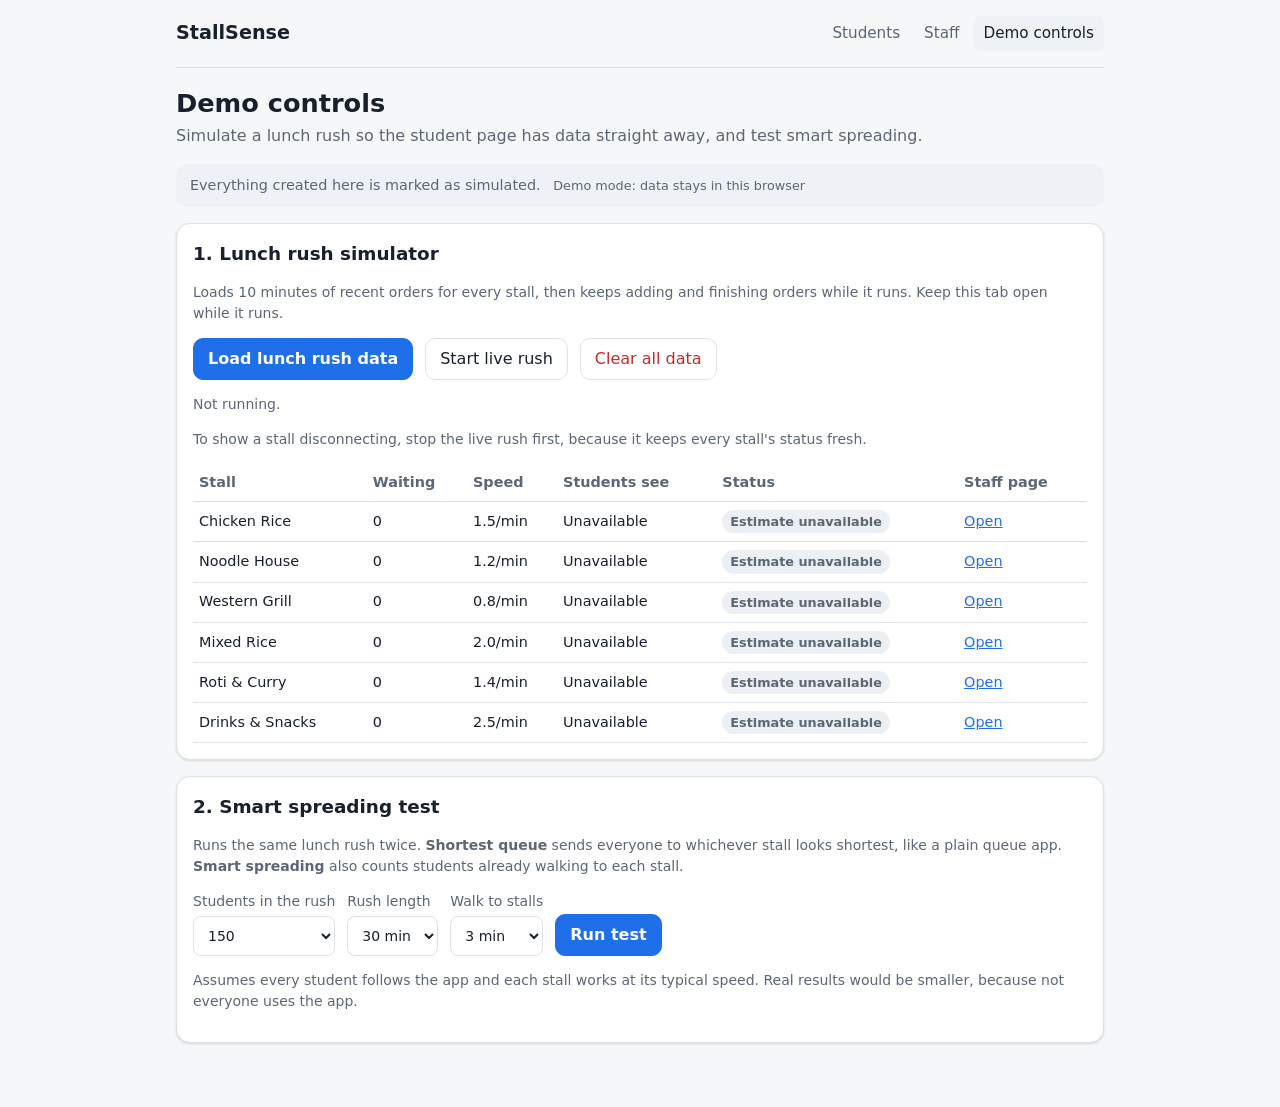
==== demo.html @ 27219913 "StallSense" ====
<!DOCTYPE html>
<html lang="en">
<head>
  <meta charset="utf-8">
  <meta name="viewport" content="width=device-width, initial-scale=1">
  <title>StallSense Demo</title>
  <meta name="description" content="Simulate a lunch rush and test smart spreading.">
  <link rel="stylesheet" href="css/style.css">
</head>
<body>
  <div class="wrap">
    <header class="top">
      <a class="brand" href="index.html">StallSense</a>
      <nav>
        <a href="index.html">Students</a>
        <a href="staff.html">Staff</a>
        <a href="demo.html" class="active">Demo controls</a>
      </nav>
    </header>

    <h1>Demo controls</h1>
    <p class="lead">Simulate a lunch rush so the student page has data straight away, and test smart spreading.</p>
    <p class="notice">Everything created here is marked as simulated. <span id="mode"></span></p>

    <section class="panel">
      <h2>1. Lunch rush simulator</h2>
      <p class="muted small">Loads 10 minutes of recent orders for every stall, then keeps adding and finishing orders while it runs. Keep this tab open while it runs.</p>
      <div class="row">
        <button class="primary" id="seed">Load lunch rush data</button>
        <button id="rush">Start live rush</button>
        <button class="danger" id="reset">Clear all data</button>
      </div>
      <p class="muted small" id="sim-status">Not running.</p>
      <p class="muted small">To show a stall disconnecting, stop the live rush first, because it keeps every stall's status fresh.</p>
      <div class="table-scroll">
        <table>
          <thead><tr><th>Stall</th><th>Waiting</th><th>Speed</th><th>Students see</th><th>Status</th><th>Staff page</th></tr></thead>
          <tbody id="status"></tbody>
        </table>
      </div>
    </section>

    <section class="panel">
      <h2>2. Smart spreading test</h2>
      <p class="muted small">Runs the same lunch rush twice. <strong>Shortest queue</strong> sends everyone to whichever stall looks shortest, like a plain queue app. <strong>Smart spreading</strong> also counts students already walking to each stall.</p>
      <div class="row">
        <label class="field">Students in the rush
          <select id="students">
            <option value="100">100</option>
            <option value="150" selected>150</option>
            <option value="200">200</option>
          </select>
        </label>
        <label class="field">Rush length
          <select id="minutes">
            <option value="20">20 min</option>
            <option value="30" selected>30 min</option>
            <option value="45">45 min</option>
          </select>
        </label>
        <label class="field">Walk to stalls
          <select id="walk">
            <option value="2">2 min</option>
            <option value="3" selected>3 min</option>
            <option value="5">5 min</option>
          </select>
        </label>
        <button class="primary" id="run">Run test</button>
      </div>
      <div id="results"></div>
      <p class="muted small">Assumes every student follows the app and each stall works at its typical speed. Real results would be smaller, because not everyone uses the app.</p>
    </section>
  </div>

  <script src="js/config.js"></script>
  <script src="js/stalls.js"></script>
  <script src="js/estimate.js"></script>
  <script src="js/backend-local.js"></script>
  <script src="js/backend-firebase.js"></script>
  <script src="js/store.js"></script>
  <script src="js/spread.js"></script>
  <script>
  (async function () {
    const { STALLS, getStore, newId, modeBadge, runSpreadTest } = SS;
    const { stallStats } = SS.estimate;

    const $ = (id) => document.getElementById(id);
    const MIN = 60000;

    const store = await getStore();
    $("mode").innerHTML = modeBadge();
    let state = { orders: [], stalls: {}, recs: [] };

    // How much busier than its speed each stall gets during the rush (>1 builds a queue).
    const RUSH = { "chicken-rice": 1.35, noodles: 1.15, western: 1.3, "mixed-rice": 0.9, roti: 1.2, drinks: 0.8 };
    const START_QUEUE = { "chicken-rice": 12, noodles: 6, western: 9, "mixed-rice": 4, roti: 14, drinks: 2 };

    function render() {
      const now = Date.now();
      $("status").innerHTML = STALLS.map((s) => {
        const st = stallStats(s, state, now);
        const shown = st.available ? `${st.low}–${st.high} min` : "Unavailable";
        return `<tr><td>${s.name}</td><td>${st.waiting}</td><td>${st.rate.toFixed(1)}/min</td>
          <td>${shown}</td><td><span class="chip ${st.level}">${st.label}</span></td>
          <td><a href="staff.html?stall=${s.id}" target="_blank">Open</a></td></tr>`;
      }).join("");
    }

    // Load lunch rush data: finished orders over the last 10 minutes plus a waiting queue.
    $("seed").addEventListener("click", async () => {
      const now = Date.now();
      const orders = [];
      let num = 500;
      for (const s of STALLS) {
        const finished = Math.round(s.baseRate * 10 * (0.85 + Math.random() * 0.3));
        for (let i = 0; i < finished; i++) {
          const readyAt = now - ((i + 0.5) / finished) * 10 * MIN;
          const createdAt = readyAt - (3 + Math.random() * 6) * MIN;
          orders.push({ id: newId(s.id), stallId: s.id, num: num++, createdAt, readyAt, source: "sim" });
        }
        const queue = START_QUEUE[s.id] ?? 5;
        for (let i = 0; i < queue; i++) {
          const createdAt = now - (i / Math.max(queue, 1)) * 8 * MIN;
          orders.push({ id: newId(s.id), stallId: s.id, num: num++, createdAt, readyAt: null, source: "sim" });
        }
      }
      $("sim-status").textContent = "Loading…";
      await store.bulkAdd(orders);
      await Promise.all(STALLS.map((s) => store.heartbeat(s.id)));
      $("sim-status").textContent = `Loaded ${orders.length} simulated orders.` + (timer ? " Live rush running." : "");
    });

    // Live rush: every 2 seconds, new orders arrive and stalls finish orders at their speed.
    let timer = null;
    let lastBeat = 0;
    const credit = {};
    let simNum = 900;

    function tick() {
      const now = Date.now();
      const step = 2 / 60; // minutes per tick
      for (const s of STALLS) {
        const waiting = state.orders
          .filter((o) => o.stallId === s.id && !o.readyAt && o.source === "sim")
          .sort((a, b) => a.createdAt - b.createdAt);

        const busy = waiting.length > 25 ? 0.5 : RUSH[s.id] ?? 1;
        if (Math.random() < s.baseRate * busy * step) {
          store.addOrder({ id: newId(s.id), stallId: s.id, num: simNum++, createdAt: now, readyAt: null, source: "sim" });
        }

        credit[s.id] = (credit[s.id] || 0) + s.baseRate * step;
        let i = 0;
        while (credit[s.id] >= 1 && i < waiting.length) {
          store.markReady(waiting[i].id, now);
          credit[s.id] -= 1;
          i++;
        }
        if (i === waiting.length) credit[s.id] = Math.min(credit[s.id], 1);
      }
      if (now - lastBeat > 20000) {
        lastBeat = now;
        STALLS.forEach((s) => store.heartbeat(s.id));
      }
    }

    $("rush").addEventListener("click", () => {
      if (timer) {
        clearInterval(timer);
        timer = null;
        $("rush").textContent = "Start live rush";
        $("sim-status").textContent = "Stopped.";
      } else {
        timer = setInterval(tick, 2000);
        tick();
        $("rush").textContent = "Stop live rush";
        $("sim-status").textContent = "Live rush running. Keep this tab open.";
      }
    });

    $("reset").addEventListener("click", async () => {
      if (!confirm("Clear all orders, stall status and suggestions? This can't be undone.")) return;
      await store.resetAll();
      $("sim-status").textContent = "All data cleared.";
    });

    // Smart spreading test
    function bars(perStall, maxStudents) {
      return perStall.map((p) => `<div class="bar-row"><span>${p.name}</span>
        <div class="bar ${p.longest > 15 ? "hot" : ""}" style="width:${(p.students / maxStudents) * 100}%"></div>
        <span>${p.students}</span></div>`).join("");
    }

    function result(title, r, maxStudents) {
      return `<div class="result mini"><h3>${title}</h3>
        <div class="muted small">Longest wait</div><div class="stat">${r.longest.toFixed(1)} min</div>
        <div class="muted small">Average wait ${r.average.toFixed(1)} min · ${r.over15} students waited over 15 min</div>
        <div class="muted small" style="margin-top:8px">Students sent to each stall (red = someone waited over 15 min)</div>
        ${bars(r.perStall, maxStudents)}</div>`;
    }

    $("run").addEventListener("click", () => {
      const r = runSpreadTest(STALLS, {
        students: Number($("students").value),
        minutes: Number($("minutes").value),
        walk: Number($("walk").value)
      });
      const max = Math.max(...r.plain.perStall.map((p) => p.students), ...r.smart.perStall.map((p) => p.students), 1);
      const cut = r.plain.longest > 0 ? Math.round((1 - r.smart.longest / r.plain.longest) * 100) : 0;
      $("results").innerHTML = `<p style="margin:12px 0 0"><strong>Smart spreading cut the longest wait by ${cut}%</strong>
        (${r.plain.longest.toFixed(1)} → ${r.smart.longest.toFixed(1)} min).</p>
        <div class="result-grid">${result("Shortest queue", r.plain, max)}${result("Smart spreading", r.smart, max)}</div>`;
    });

    store.subscribe((s) => { state = s; render(); });
    setInterval(render, 10000);
  })();
  </script>
</body>
</html>
---- css/style.css ----
:root {
  --bg: #f6f7f9;
  --surface: #ffffff;
  --surface-2: #eef1f5;
  --text: #17202c;
  --muted: #5b6676;
  --border: #dde2e9;
  --accent: #1f6feb;
  --accent-text: #ffffff;
  --ok: #1a7f37;
  --ok-bg: #e3f4e7;
  --busy: #9a6700;
  --busy-bg: #fbf0d6;
  --very-busy: #c62828;
  --very-busy-bg: #fbe5e5;
  --unknown: #5b6676;
  --unknown-bg: #eceff3;
  --radius: 14px;
  --shadow: 0 1px 2px rgba(16, 24, 40, 0.06), 0 1px 3px rgba(16, 24, 40, 0.08);
  color-scheme: light;
}

@media (prefers-color-scheme: dark) {
  :root {
    --bg: #0f141a;
    --surface: #171e26;
    --surface-2: #202a35;
    --text: #e6ebf1;
    --muted: #98a4b3;
    --border: #2c3744;
    --accent: #4c8dff;
    --accent-text: #0b1220;
    --ok: #4ccb6b;
    --ok-bg: #12301b;
    --busy: #e3b341;
    --busy-bg: #33290f;
    --very-busy: #ff7b72;
    --very-busy-bg: #3a1716;
    --unknown: #98a4b3;
    --unknown-bg: #222b36;
    --shadow: none;
    color-scheme: dark;
  }
}

* { box-sizing: border-box; }

body {
  margin: 0;
  background: var(--bg);
  color: var(--text);
  font: 16px/1.5 system-ui, -apple-system, "Segoe UI", Roboto, sans-serif;
}

a { color: var(--accent); }

.wrap { max-width: 960px; margin: 0 auto; padding: 0 16px 48px; }

header.top {
  display: flex; flex-wrap: wrap; align-items: center; gap: 8px 16px;
  padding: 16px 0; border-bottom: 1px solid var(--border); margin-bottom: 20px;
}
header.top .brand { font-weight: 700; font-size: 1.2rem; text-decoration: none; color: var(--text); margin-right: auto; }
header.top nav { display: flex; gap: 4px; flex-wrap: wrap; }
header.top nav a {
  text-decoration: none; color: var(--muted); padding: 6px 10px; border-radius: 8px; font-size: 0.95rem;
}
header.top nav a.active, header.top nav a:hover { background: var(--surface-2); color: var(--text); }

h1 { font-size: 1.6rem; line-height: 1.25; margin: 0 0 4px; }
h2 { font-size: 1.15rem; margin: 0 0 12px; }
.lead { color: var(--muted); margin: 0 0 16px; }
.muted { color: var(--muted); }
.small { font-size: 0.875rem; }

.notice {
  background: var(--surface-2); border-radius: 10px; padding: 10px 14px;
  font-size: 0.9rem; color: var(--muted); margin: 0 0 16px;
}

.badge {
  display: inline-block; font-size: 0.8rem; padding: 2px 8px; border-radius: 999px;
  background: var(--surface-2); color: var(--muted); white-space: nowrap;
}
.badge-cloud { background: var(--ok-bg); color: var(--ok); }

.panel {
  background: var(--surface); border: 1px solid var(--border); border-radius: var(--radius);
  padding: 16px; box-shadow: var(--shadow); margin-bottom: 16px;
}

.row { display: flex; flex-wrap: wrap; gap: 12px; align-items: end; }
label.field { display: flex; flex-direction: column; gap: 4px; font-size: 0.875rem; color: var(--muted); }
input, select {
  font: inherit; color: var(--text); background: var(--surface); border: 1px solid var(--border);
  border-radius: 8px; padding: 8px 10px; min-height: 40px;
}

button {
  font: inherit; cursor: pointer; border-radius: 10px; border: 1px solid var(--border);
  background: var(--surface); color: var(--text); padding: 8px 14px; min-height: 40px;
}
button:hover { background: var(--surface-2); }
button.primary { background: var(--accent); color: var(--accent-text); border-color: var(--accent); font-weight: 600; }
button.primary:hover { filter: brightness(1.08); }
button.danger { color: var(--very-busy); }
button:disabled { opacity: 0.5; cursor: not-allowed; }

.grid { display: grid; grid-template-columns: repeat(auto-fill, minmax(260px, 1fr)); gap: 12px; }

.card {
  background: var(--surface); border: 1px solid var(--border); border-radius: var(--radius);
  padding: 14px 16px; box-shadow: var(--shadow); border-left: 6px solid var(--unknown);
  display: flex; flex-direction: column; gap: 6px;
}
.card.ok { border-left-color: var(--ok); }
.card.busy { border-left-color: var(--busy); }
.card.very-busy { border-left-color: var(--very-busy); }
.card .name { font-weight: 650; font-size: 1.05rem; }
.card .place { color: var(--muted); font-size: 0.85rem; }
.card .wait { font-size: 1.5rem; font-weight: 700; line-height: 1.2; }
.card .meta { color: var(--muted); font-size: 0.9rem; }

.chip {
  display: inline-flex; align-items: center; gap: 6px; font-size: 0.8rem; font-weight: 600;
  padding: 2px 8px; border-radius: 999px; background: var(--unknown-bg); color: var(--unknown); width: fit-content;
}
.chip.ok { background: var(--ok-bg); color: var(--ok); }
.chip.busy { background: var(--busy-bg); color: var(--busy); }
.chip.very-busy { background: var(--very-busy-bg); color: var(--very-busy); }

.verdict { font-weight: 600; font-size: 0.95rem; padding: 6px 10px; border-radius: 8px; }
.verdict.yes { background: var(--ok-bg); color: var(--ok); }
.verdict.tight { background: var(--busy-bg); color: var(--busy); }
.verdict.no { background: var(--very-busy-bg); color: var(--very-busy); }
.verdict.unknown { background: var(--unknown-bg); color: var(--unknown); }

.pick { display: none; margin-top: 12px; }
.pick.show { display: block; }
.pick .big { font-size: 1.25rem; font-weight: 700; }

/* Staff page */
.staff-buttons { display: grid; grid-template-columns: 1fr 1fr; gap: 12px; margin-bottom: 16px; }
.staff-buttons button { min-height: 96px; font-size: 1.25rem; font-weight: 700; border-radius: var(--radius); }
.status-line { display: flex; flex-wrap: wrap; gap: 8px 16px; align-items: center; margin-bottom: 12px; }
.dot { display: inline-block; width: 10px; height: 10px; border-radius: 50%; background: var(--ok); margin-right: 6px; }
.dot.off { background: var(--very-busy); }
.orders { list-style: none; padding: 0; margin: 0; display: flex; flex-direction: column; gap: 8px; }
.orders li {
  display: flex; align-items: center; gap: 12px; padding: 8px 12px; border: 1px solid var(--border);
  border-radius: 10px; background: var(--surface);
}
.orders li .num { font-weight: 700; font-size: 1.1rem; min-width: 56px; }
.orders li .when { color: var(--muted); font-size: 0.875rem; margin-right: auto; }
.orders li .pending { font-size: 0.75rem; color: var(--busy); }
.two-col { display: grid; grid-template-columns: 1fr 1fr; gap: 12px; }
.mini { background: var(--surface-2); border-radius: 10px; padding: 12px; }
.mini .wait { font-size: 1.3rem; font-weight: 700; }

/* Demo page */
table { width: 100%; border-collapse: collapse; font-size: 0.9rem; }
th, td { text-align: left; padding: 8px 6px; border-bottom: 1px solid var(--border); }
th { color: var(--muted); font-weight: 600; }
.table-scroll { overflow-x: auto; }
.result-grid { display: grid; grid-template-columns: 1fr 1fr; gap: 12px; margin-top: 12px; }
.result h3 { margin: 0 0 4px; font-size: 1rem; }
.result .stat { font-size: 1.4rem; font-weight: 700; }
.bar-row { display: grid; grid-template-columns: 110px 1fr 36px; gap: 8px; align-items: center; font-size: 0.85rem; margin: 4px 0; }
.bar { height: 10px; border-radius: 6px; background: var(--accent); min-width: 2px; }
.bar.hot { background: var(--very-busy); }

.how { margin-top: 24px; }
.how p, .how li { color: var(--muted); }

@media (max-width: 560px) {
  h1 { font-size: 1.35rem; }
  .two-col, .result-grid { grid-template-columns: 1fr; }
  .staff-buttons button { min-height: 80px; font-size: 1.1rem; }
}
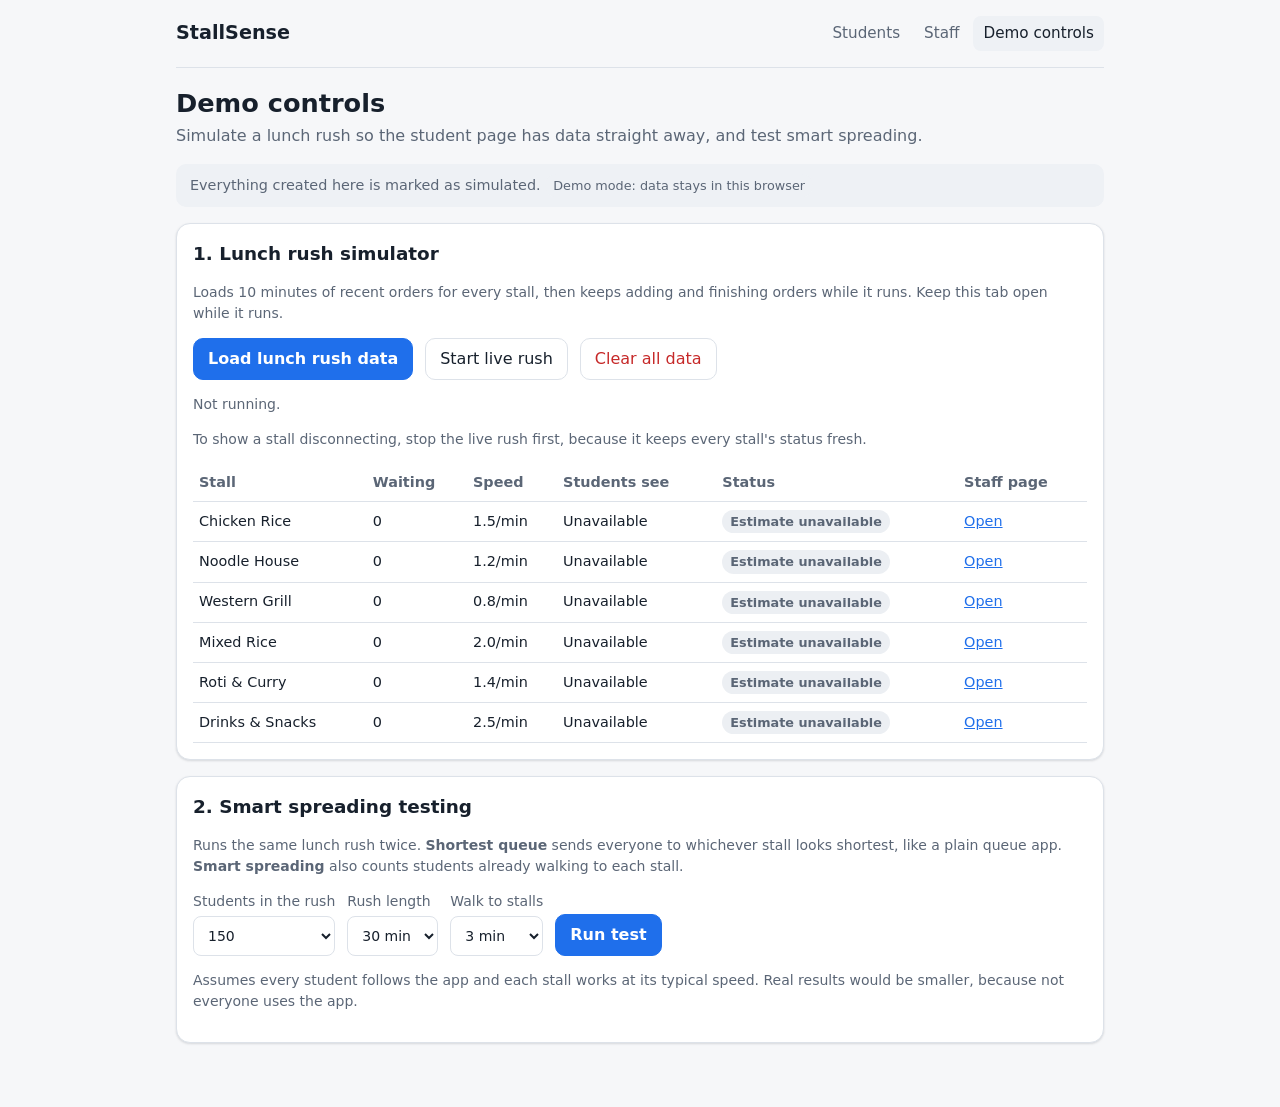
==== commit bdf4bc8d: "Update demo.html" ====
--- a/demo.html
+++ b/demo.html
@@ -41,7 +41,7 @@
     </section>
 
     <section class="panel">
-      <h2>2. Smart spreading test</h2>
+      <h2>2. Smart spreading testing</h2>
       <p class="muted small">Runs the same lunch rush twice. <strong>Shortest queue</strong> sends everyone to whichever stall looks shortest, like a plain queue app. <strong>Smart spreading</strong> also counts students already walking to each stall.</p>
       <div class="row">
         <label class="field">Students in the rush
